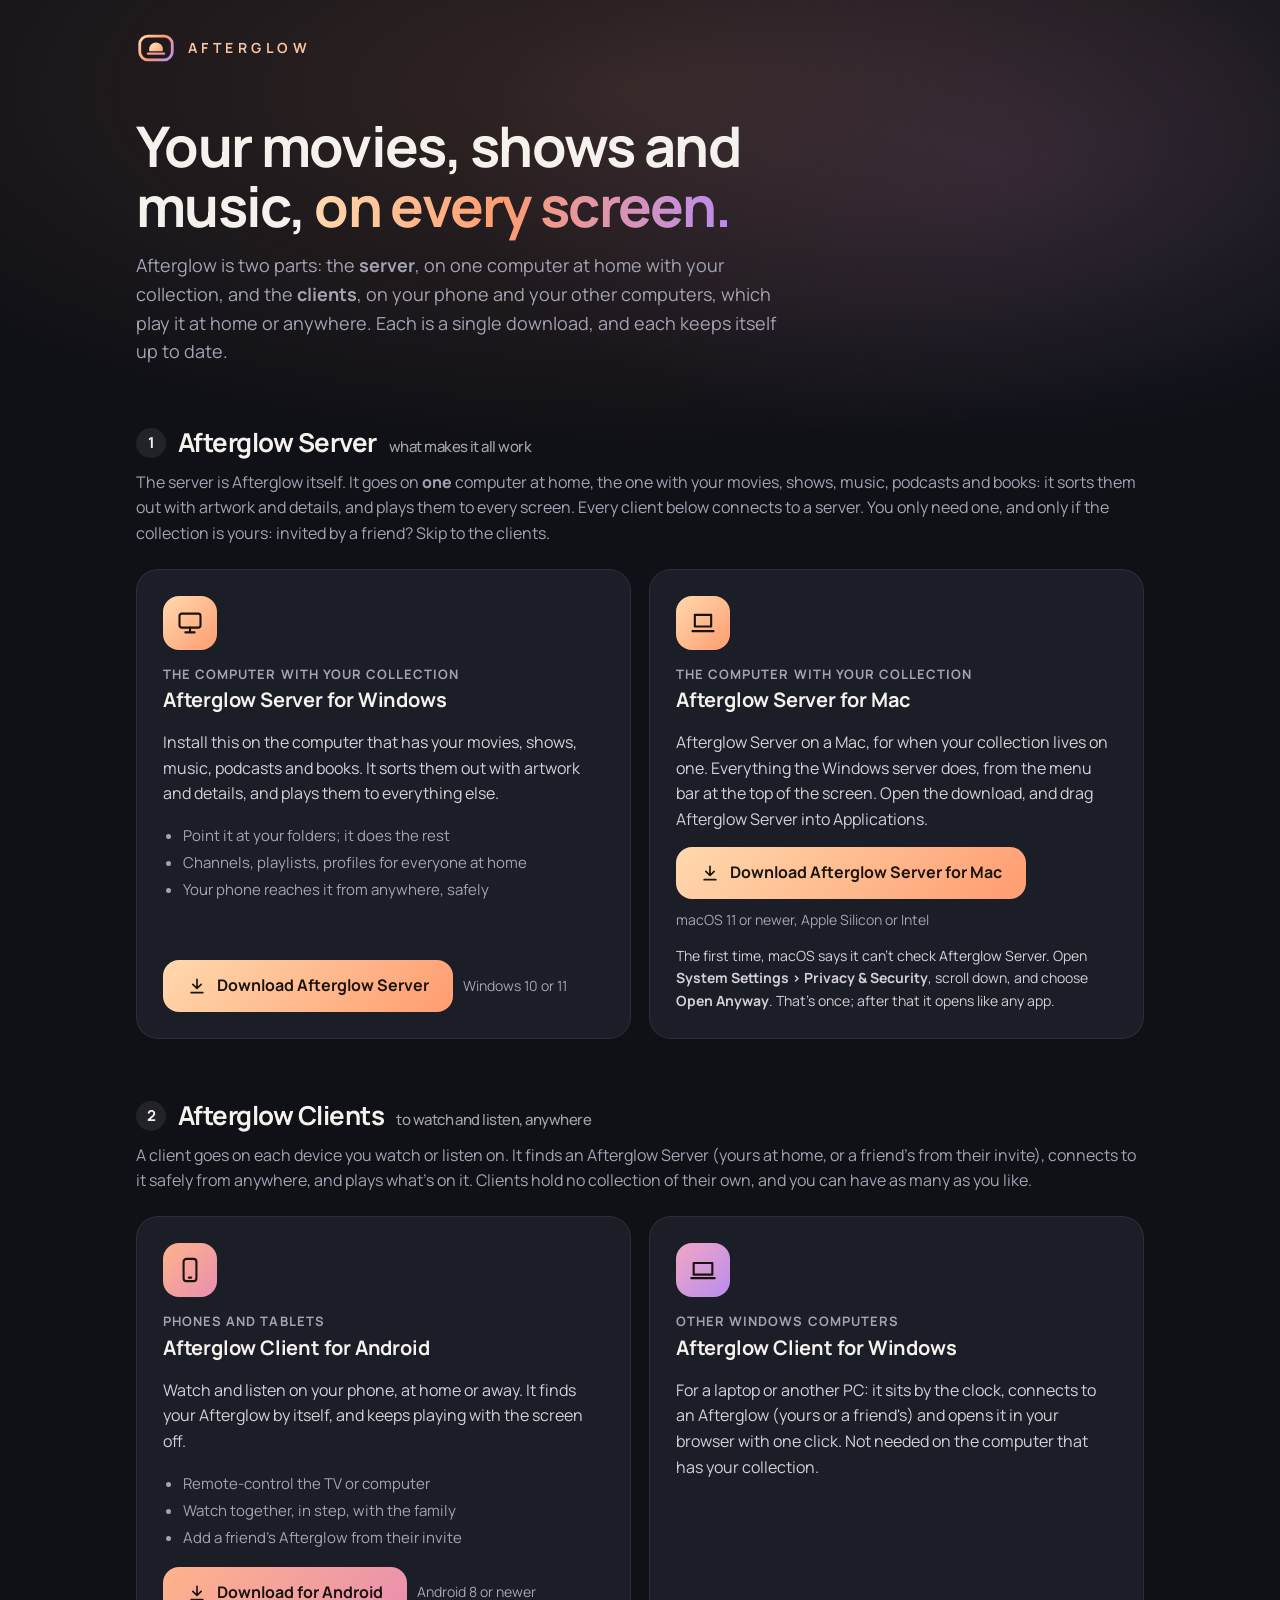
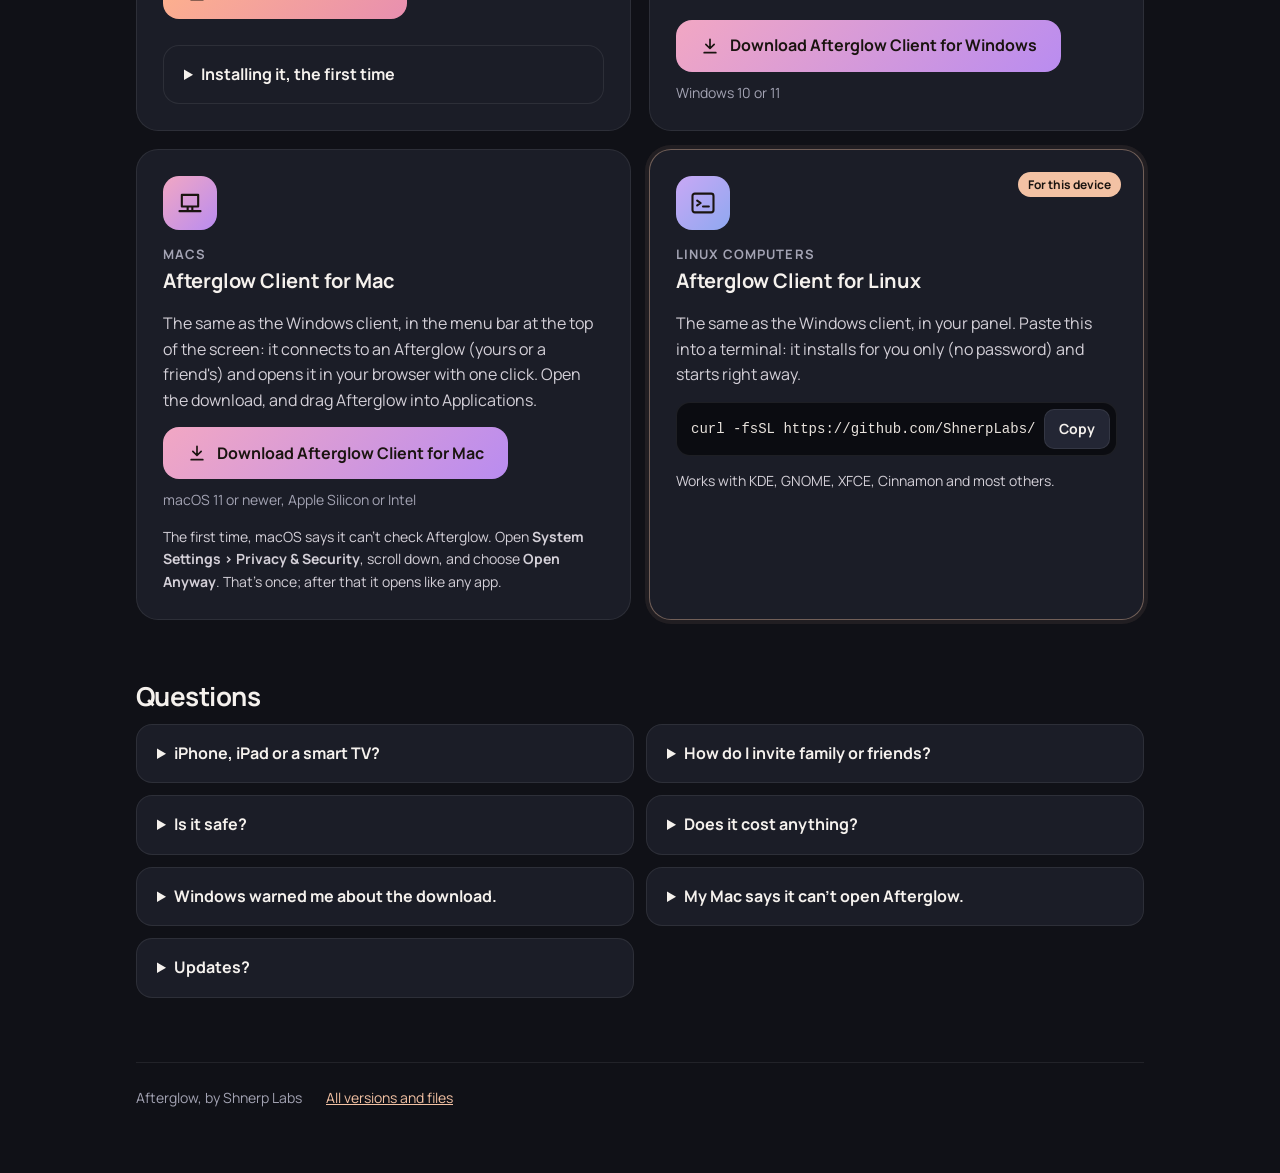
==== index.html @ 4aec3358 "Download page (85a4c53)" ====
<!doctype html>
<html lang="en">
<head>
<meta charset="utf-8">
<meta name="viewport" content="width=device-width, initial-scale=1">
<title>Get Afterglow</title>
<meta name="description" content="Afterglow plays your own movies, shows, music, podcasts and books on every screen. Download the server and the clients here.">
<link rel="icon" href="afterglow-64.png">
<link rel="stylesheet" href="site.css">
</head>
<body>
<main>
 <header><img src="afterglow-mark.svg" alt=""><b>AFTERGLOW</b></header>

 <h1>Your movies, shows and music, <em>on every screen.</em></h1>
 <p class="lead">Afterglow is two parts: the <b>server</b>, on one computer at home with your collection, and
  the <b>clients</b>, on your phone and your other computers, which play it at home or anywhere. Each is a single download,
  and each keeps itself up to date.</p>
 <p class="version" id="version" hidden></p>

 <div class="part" id="part-server">
 <h2 class="step"><span class="step-n">1</span>Afterglow Server <small>what makes it all work</small></h2>
 <p class="section-note">The server is Afterglow itself. It goes on <b>one</b> computer at home, the one with your movies,
  shows, music, podcasts and books: it sorts them out with artwork and details, and plays them to every screen. Every
  client below connects to a server. You only need one, and only if the collection is yours: invited by a friend? Skip
  to the clients.</p>
 <div class="apps">
  <section class="app" data-for="windows" aria-labelledby="t-server">
   <div class="icon dawn"><svg viewBox="0 0 24 24" fill="none" stroke="currentColor" stroke-width="1.8" stroke-linecap="round" stroke-linejoin="round"><rect x="3" y="4" width="18" height="12" rx="2"/><path d="M8 20h8M12 16v4"/></svg></div>
   <div><p class="who">The computer with your collection</p><h3 id="t-server">Afterglow Server for Windows</h3></div>
   <p>Install this on the computer that has your movies, shows, music, podcasts and books. It sorts them out with artwork
    and details, and plays them to everything else.</p>
   <ul><li>Point it at your folders; it does the rest</li><li>Channels, playlists, profiles for everyone at home</li>
    <li>Your phone reaches it from anywhere, safely</li></ul>
   <div class="go"><a class="btn dawn" data-download="server" href="#">
    <svg viewBox="0 0 24 24" fill="none" stroke="currentColor" stroke-width="2" stroke-linecap="round" stroke-linejoin="round"><path d="M12 4v11M7 10l5 5 5-5M5 20h14"/></svg>Download Afterglow Server</a>
    <span class="small">Windows 10 or 11</span></div>
  </section>
  <section class="app" data-for="mac-server" aria-labelledby="t-mac-server">
   <div class="icon dawn"><svg viewBox="0 0 24 24" fill="none" stroke="currentColor" stroke-width="1.8" stroke-linecap="round" stroke-linejoin="round"><path d="M5 5h14v10H5zM3 19h18"/></svg></div>
   <div><p class="who">The computer with your collection</p><h3 id="t-mac-server">Afterglow Server for Mac</h3></div>
   <p>Afterglow Server on a Mac, for when your collection lives on one. Everything the Windows server does, from the
    menu bar at the top of the screen. Open the download, and drag Afterglow Server into Applications.</p>
   <div class="go"><a class="btn dawn" data-download="mac-server" href="#">
    <svg viewBox="0 0 24 24" fill="none" stroke="currentColor" stroke-width="2" stroke-linecap="round" stroke-linejoin="round"><path d="M12 4v11M7 10l5 5 5-5M5 20h14"/></svg>Download Afterglow Server for Mac</a>
    <span class="small">macOS 11 or newer, Apple Silicon or Intel</span></div>
   <p class="small">The first time, macOS says it can't check Afterglow Server. Open <b>System Settings › Privacy &amp; Security</b>,
    scroll down, and choose <b>Open Anyway</b>. That's once; after that it opens like any app.</p>
  </section>
 </div>

 </div>
 <div class="part" id="part-apps">
 <h2 class="step"><span class="step-n">2</span>Afterglow Clients <small>to watch and listen, anywhere</small></h2>
 <p class="section-note">A client goes on each device you watch or listen on. It finds an Afterglow Server (yours at home,
  or a friend's from their invite), connects to it safely from anywhere, and plays what's on it. Clients hold no
  collection of their own, and you can have as many as you like.</p>
 <div class="apps">
  <section class="app" data-for="android" aria-labelledby="t-android">
   <div class="icon rose"><svg viewBox="0 0 24 24" fill="none" stroke="currentColor" stroke-width="1.8" stroke-linecap="round" stroke-linejoin="round"><rect x="6.5" y="2.5" width="11" height="19" rx="2.5"/><path d="M11 18.5h2"/></svg></div>
   <div><p class="who">Phones and tablets</p><h3 id="t-android">Afterglow Client for Android</h3></div>
   <p>Watch and listen on your phone, at home or away. It finds your Afterglow by itself, and keeps playing with the
    screen off.</p>
   <ul><li>Remote-control the TV or computer</li><li>Watch together, in step, with the family</li>
    <li>Add a friend's Afterglow from their invite</li></ul>
   <div class="go"><a class="btn rose" data-download="android" href="#">
    <svg viewBox="0 0 24 24" fill="none" stroke="currentColor" stroke-width="2" stroke-linecap="round" stroke-linejoin="round"><path d="M12 4v11M7 10l5 5 5-5M5 20h14"/></svg>Download for Android</a>
    <span class="small">Android 8 or newer</span></div>
   <details><summary>Installing it, the first time</summary><ol>
    <li>Tap <b>Download for Android</b>, then open the file when it's done.</li>
    <li>If your phone asks, allow your browser to install apps (it's a one-time switch), then go back.</li>
    <li>Tap <b>Install</b>. If Google Play Protect asks about it, choose <b>Install anyway</b>: Afterglow isn't in the
     Play Store, so Google doesn't know it yet.</li>
    <li>Open Afterglow. At home, it finds your Afterglow computer and asks you to check a code there.</li>
   </ol></details>
  </section>
  <section class="app" data-for="windows-client" aria-labelledby="t-client">
   <div class="icon violet"><svg viewBox="0 0 24 24" fill="none" stroke="currentColor" stroke-width="1.8" stroke-linecap="round" stroke-linejoin="round"><path d="M4 6h16v10H4zM2 19h20"/></svg></div>
   <div><p class="who">Other Windows computers</p><h3 id="t-client">Afterglow Client for Windows</h3></div>
   <p>For a laptop or another PC: it sits by the clock, connects to an Afterglow (yours or a friend's) and opens it in
    your browser with one click. Not needed on the computer that has your collection.</p>
   <div class="go"><a class="btn violet" data-download="client" href="#">
    <svg viewBox="0 0 24 24" fill="none" stroke="currentColor" stroke-width="2" stroke-linecap="round" stroke-linejoin="round"><path d="M12 4v11M7 10l5 5 5-5M5 20h14"/></svg>Download Afterglow Client for Windows</a>
    <span class="small">Windows 10 or 11</span></div>
  </section>
  <section class="app" data-for="mac" aria-labelledby="t-mac">
   <div class="icon violet"><svg viewBox="0 0 24 24" fill="none" stroke="currentColor" stroke-width="1.8" stroke-linecap="round" stroke-linejoin="round"><path d="M5 5h14v10H5zM3 19h18M10 15v4M14 15v4"/></svg></div>
   <div><p class="who">Macs</p><h3 id="t-mac">Afterglow Client for Mac</h3></div>
   <p>The same as the Windows client, in the menu bar at the top of the screen: it connects to an Afterglow (yours or
    a friend's) and opens it in your browser with one click. Open the download, and drag Afterglow into Applications.</p>
   <div class="go"><a class="btn violet" data-download="mac" href="#">
    <svg viewBox="0 0 24 24" fill="none" stroke="currentColor" stroke-width="2" stroke-linecap="round" stroke-linejoin="round"><path d="M12 4v11M7 10l5 5 5-5M5 20h14"/></svg>Download Afterglow Client for Mac</a>
    <span class="small">macOS 11 or newer, Apple Silicon or Intel</span></div>
   <p class="small">The first time, macOS says it can't check Afterglow. Open <b>System Settings › Privacy &amp; Security</b>,
    scroll down, and choose <b>Open Anyway</b>. That's once; after that it opens like any app.</p>
  </section>
  <section class="app" data-for="linux" aria-labelledby="t-linux">
   <div class="icon dusk"><svg viewBox="0 0 24 24" fill="none" stroke="currentColor" stroke-width="1.8" stroke-linecap="round" stroke-linejoin="round"><rect x="3" y="4" width="18" height="16" rx="2"/><path d="M7 10l3 2-3 2M12 15h5"/></svg></div>
   <div><p class="who">Linux computers</p><h3 id="t-linux">Afterglow Client for Linux</h3></div>
   <p>The same as the Windows client, in your panel. Paste this into a terminal: it installs for you only (no password)
    and starts right away.</p>
   <div class="command"><code id="linux-command"></code><button class="btn quiet" data-copy="linux" data-said="Copied. Paste it into a terminal.">Copy</button></div>
   <p class="small">Works with KDE, GNOME, XFCE, Cinnamon and most others.</p>
  </section>
 </div>
 </div>

 <h2>Questions</h2>
 <div class="faq">
  <details><summary>iPhone, iPad or a smart TV?</summary><p>There's no app for them yet. At home, open Afterglow in
   the web browser (on an iPhone or iPad, Safari's <b>Share › Add to Home Screen</b> puts it on your home screen like an app): on the Afterglow computer, <b>Settings › Server › Phones and other devices</b> shows the address to type in. Smart TVs can also
   be sent things from the Android app with <b>Cast</b>.</p></details>
  <details><summary>How do I invite family or friends?</summary><p>On the Afterglow computer, go to <b>Settings › Server</b>
   and, under <b>Friends</b>, choose <b>Invite a friend</b>. Send them the message it makes. Their link brings them here, gets them
   the right app, and connects it, all in a couple of taps.</p></details>
  <details><summary>Is it safe?</summary><p>Your collection stays on your computer; nothing is uploaded anywhere. Only
   devices you've approved (or invited) can get in, and the connection away from home is encrypted end to end.</p></details>
  <details><summary>Does it cost anything?</summary><p>No. Afterglow is free, with no accounts and no ads.</p></details>
  <details><summary>Windows warned me about the download.</summary><p>Windows SmartScreen warns about apps it hasn't seen
   much yet. Choose <b>More info</b>, then <b>Run anyway</b>.</p></details>
  <details><summary>My Mac says it can't open Afterglow.</summary><p>macOS asks about apps that aren't from the App
   Store or a paid Apple account. Open <b>System Settings › Privacy &amp; Security</b>, scroll to the message about Afterglow,
   and choose <b>Open Anyway</b>, then <b>Open</b>. If it says the app is damaged, drag it into <b>Applications</b> first and
   try again. You're only asked once.</p></details>
  <details><summary>Updates?</summary><p>Every Afterglow app checks for a new version every hour and updates itself
   quietly when nothing is playing. There's nothing to do.</p></details>
 </div>

 <footer><span>Afterglow, by Shnerp Labs</span><a href="https://github.com/ShnerpLabs/afterglow-releases/releases">All versions and files</a></footer>
</main>
<script src="site.js"></script>
<script>
'use strict';
for (const a of document.querySelectorAll('[data-download]')) a.href = download(a.dataset.download);
document.getElementById('linux-command').textContent = LINUX;
// This device's app first, marked.
const mine = { android: 'android', windows: 'windows', linux: 'linux', chromeos: 'android', mac: 'mac' }[platform()];
const card = mine && document.querySelector(`.app[data-for="${mine}"]`);
if (card) {
  const tag = document.createElement('span'); tag.className = 'tag'; tag.textContent = 'For this device'; card.prepend(tag);
  card.classList.add('here');
  // On a phone the app comes first, the server (for a computer) after it.
  if (mine === 'android') { card.parentElement.prepend(card); document.getElementById('part-server').before(document.getElementById('part-apps')); }
}
showVersion(document.getElementById('version'));
</script>
</body>
</html>
---- site.css ----
/* Get Afterglow: the download page and the invite page (index.html, join.html). Afterglow's own look: dusk, and
   the sunset colours of its logo. */
@font-face{font-family:Manrope;src:url(manrope.ttf) format("truetype");font-weight:200 800;font-display:swap}
:root{color-scheme:dark;--bg:#101117;--panel:#1b1d27;--panel2:#232634;--line:#ffffff14;--text:#f5f1ed;--muted:#a3a3b3;
 --accent:#f3c2a4;--good:#b5d8a8;--radius:22px;
 --dawn:linear-gradient(135deg,#ffd9ae,#ff9c70);--rose:linear-gradient(135deg,#ffb38a,#e88fb0);
 --violet:linear-gradient(135deg,#f2a7c3,#b98cf0);--dusk:linear-gradient(135deg,#c9a8f5,#8fa8f0);--sea:linear-gradient(135deg,#b4e0c8,#8fb8f0)}
*{box-sizing:border-box}
html{-webkit-text-size-adjust:100%}
body{margin:0;background:var(--bg);color:var(--text);font:16px/1.6 Manrope,"Segoe UI",system-ui,sans-serif;overflow-x:hidden}
body:before{content:"";position:fixed;inset:-30vh -20vw auto;height:80vh;background:radial-gradient(closest-side,#ff9c7026,transparent),radial-gradient(closest-side at 70% 60%,#b98cf01f,transparent);pointer-events:none;z-index:-1}
a{color:var(--accent)}
main{max-width:1040px;margin:0 auto;padding:0 16px 64px}
header{display:flex;align-items:center;gap:12px;padding:28px 0 8px}
header img{width:40px;height:40px}
header b{letter-spacing:.32em;font-size:14px;font-weight:700;color:var(--accent)}
h1{font-size:clamp(34px,6vw,56px);line-height:1.08;letter-spacing:-.03em;margin:40px 0 14px;font-weight:700;max-width:760px}
h1 em{font-style:normal;background:linear-gradient(90deg,#ffd9ae,#ff9c70 45%,#b98cf0);-webkit-background-clip:text;background-clip:text;color:transparent}
h2{font-size:26px;letter-spacing:-.02em;margin:56px 0 6px}
h3{font-size:20px;margin:0;letter-spacing:-.01em}
p{margin:0}
.lead{font-size:18px;color:var(--muted);max-width:640px}
.version{display:inline-flex;gap:8px;align-items:center;margin-top:22px;font-size:14px;color:var(--muted);background:var(--panel);border:1px solid var(--line);border-radius:999px;padding:6px 14px}
.version:before{content:"";width:8px;height:8px;border-radius:50%;background:var(--good)}
.section-note{color:var(--muted);margin-bottom:22px}
.apps{display:grid;grid-template-columns:repeat(2,minmax(0,1fr));gap:18px}
.app{position:relative;background:var(--panel);border:1px solid var(--line);border-radius:var(--radius);padding:26px;display:flex;flex-direction:column;gap:14px;min-width:0}
.app.here{border-color:#f3c2a466;box-shadow:0 0 0 4px #f3c2a414}
.app .tag{position:absolute;top:22px;right:22px;font-size:12px;font-weight:700;color:#1a1410;background:var(--accent);padding:3px 10px;border-radius:999px}
.app .icon{width:54px;height:54px;border-radius:16px;display:grid;place-items:center;color:#1a1410}
.app .icon svg{width:28px;height:28px}
.app .who{font-size:13px;font-weight:700;letter-spacing:.08em;text-transform:uppercase;color:var(--muted)}
.app p{color:#d4d0d8}
.app ul{margin:0;padding-left:20px;color:var(--muted);font-size:15px}
.app li{margin:3px 0}
.app .go{margin-top:auto;display:flex;flex-wrap:wrap;gap:10px;align-items:center}
.btn{display:inline-flex;align-items:center;justify-content:center;gap:10px;min-height:52px;padding:0 24px;border-radius:16px;border:0;font:inherit;font-weight:700;font-size:16px;text-decoration:none;cursor:pointer;color:#1a1410;transition:transform .15s,filter .15s}
.btn:hover{filter:brightness(1.06);transform:translateY(-1px)}
.btn:active{transform:none}
.btn svg{width:20px;height:20px}
.btn.quiet{background:var(--panel2);color:var(--text);border:1px solid var(--line)}
.btn:focus-visible,a:focus-visible{outline:3px solid var(--accent);outline-offset:3px}
.small{font-size:14px;color:var(--muted)}
.dawn{background:var(--dawn)}.rose{background:var(--rose)}.violet{background:var(--violet)}.dusk{background:var(--dusk)}.sea{background:var(--sea)}
.command{display:flex;gap:8px;align-items:stretch;background:#0b0c11;border:1px solid var(--line);border-radius:14px;padding:6px 6px 6px 14px;min-width:0}
.command code{flex:1;min-width:0;overflow-x:auto;white-space:nowrap;font:14px/40px ui-monospace,Consolas,monospace;color:#e8e2dc;scrollbar-width:thin}
.command button{flex-shrink:0;min-height:40px;padding:0 14px;border-radius:10px;font-size:14px}
.steps{counter-reset:step;list-style:none;margin:0;padding:0;display:grid;gap:14px}
.steps>li{counter-increment:step;position:relative;background:var(--panel);border:1px solid var(--line);border-radius:var(--radius);padding:22px 22px 22px 76px}
.steps>li:before{content:counter(step);position:absolute;left:22px;top:20px;width:38px;height:38px;border-radius:50%;display:grid;place-items:center;font-weight:800;color:#1a1410;background:var(--dawn)}
.steps>li:nth-child(2):before{background:var(--violet)}.steps>li:nth-child(3):before{background:var(--dusk)}
.steps h3{margin-bottom:6px}
.steps p{color:#d4d0d8;margin-bottom:14px}
.steps p:last-child{margin-bottom:0}
details{background:var(--panel);border:1px solid var(--line);border-radius:16px;padding:16px 20px;margin-top:12px}
details summary{cursor:pointer;font-weight:700}
details ol,details ul{color:#d4d0d8;margin:12px 0 0;padding-left:22px}
details li{margin:6px 0}
.faq{display:grid;grid-template-columns:repeat(2,minmax(0,1fr));gap:12px}
.faq details{margin:0}
.faq p{color:#d4d0d8;margin-top:10px}
.invited{background:linear-gradient(135deg,#2a1f22,#1f1d2c);border:1px solid #f3c2a433;border-radius:var(--radius);padding:24px;margin:28px 0;display:flex;gap:18px;align-items:center}
.invited .mark{width:64px;height:64px;flex-shrink:0;border-radius:18px;background:var(--dawn);display:grid;place-items:center;font-weight:800;font-size:28px;color:#1a1410}
.invited h2{margin:0 0 4px;font-size:24px}
.invited p{color:var(--muted)}
.problem{background:#3a1f24;border:1px solid #ff8f8f44;border-radius:16px;padding:18px 20px;margin:24px 0}
.toast{position:fixed;left:50%;bottom:24px;transform:translateX(-50%) translateY(20px);opacity:0;background:#2d3a2c;color:#e3f2da;border:1px solid #b5d8a855;border-radius:12px;padding:12px 18px;transition:.2s;pointer-events:none;max-width:calc(100% - 32px)}
.toast.on{opacity:1;transform:translateX(-50%)}
footer{margin-top:64px;padding-top:24px;border-top:1px solid var(--line);color:var(--muted);font-size:14px;display:flex;flex-wrap:wrap;gap:8px 24px}
[hidden]{display:none!important}
@media(max-width:760px){.apps,.faq{grid-template-columns:minmax(0,1fr)}.app{padding:22px}.app .tag{top:18px;right:18px}
 h1{margin-top:28px}.steps>li{padding:20px 18px 20px 66px}.steps>li:before{left:16px;width:34px;height:34px}.invited{flex-direction:column;align-items:flex-start}
 .btn{width:100%}.app .go .btn{width:100%}.btn[data-show]{width:auto}}
@media(prefers-reduced-motion:reduce){*{transition:none!important}}

/* The two parts: the server, then the apps */
h2.step{display:flex;align-items:baseline;gap:12px;flex-wrap:wrap}
h2.step small{font-size:15px;font-weight:500;opacity:.65}
.step-n{display:inline-grid;place-items:center;width:30px;height:30px;border-radius:50%;background:rgba(255,255,255,.08);font-size:15px;flex:none;align-self:center}
.app.soon{opacity:.75}.btn.disabled{opacity:.55;cursor:default;pointer-events:none}
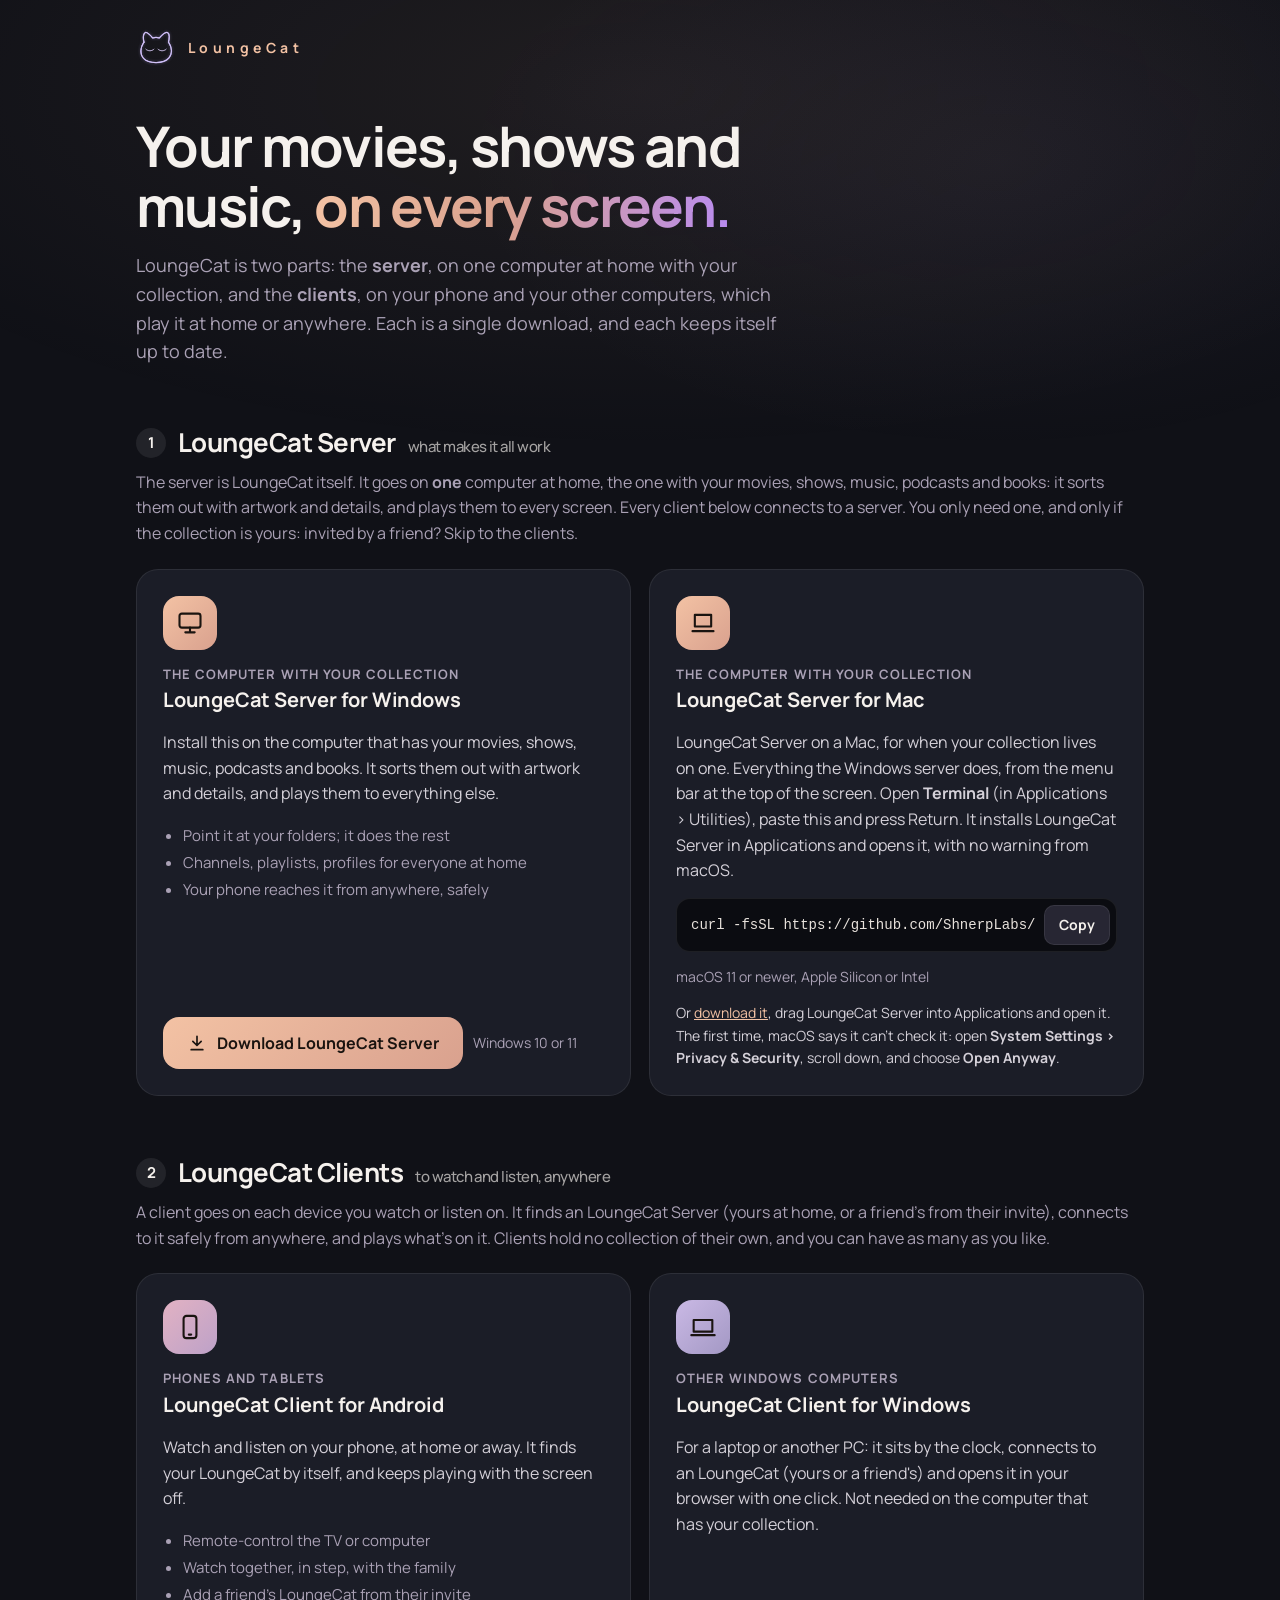
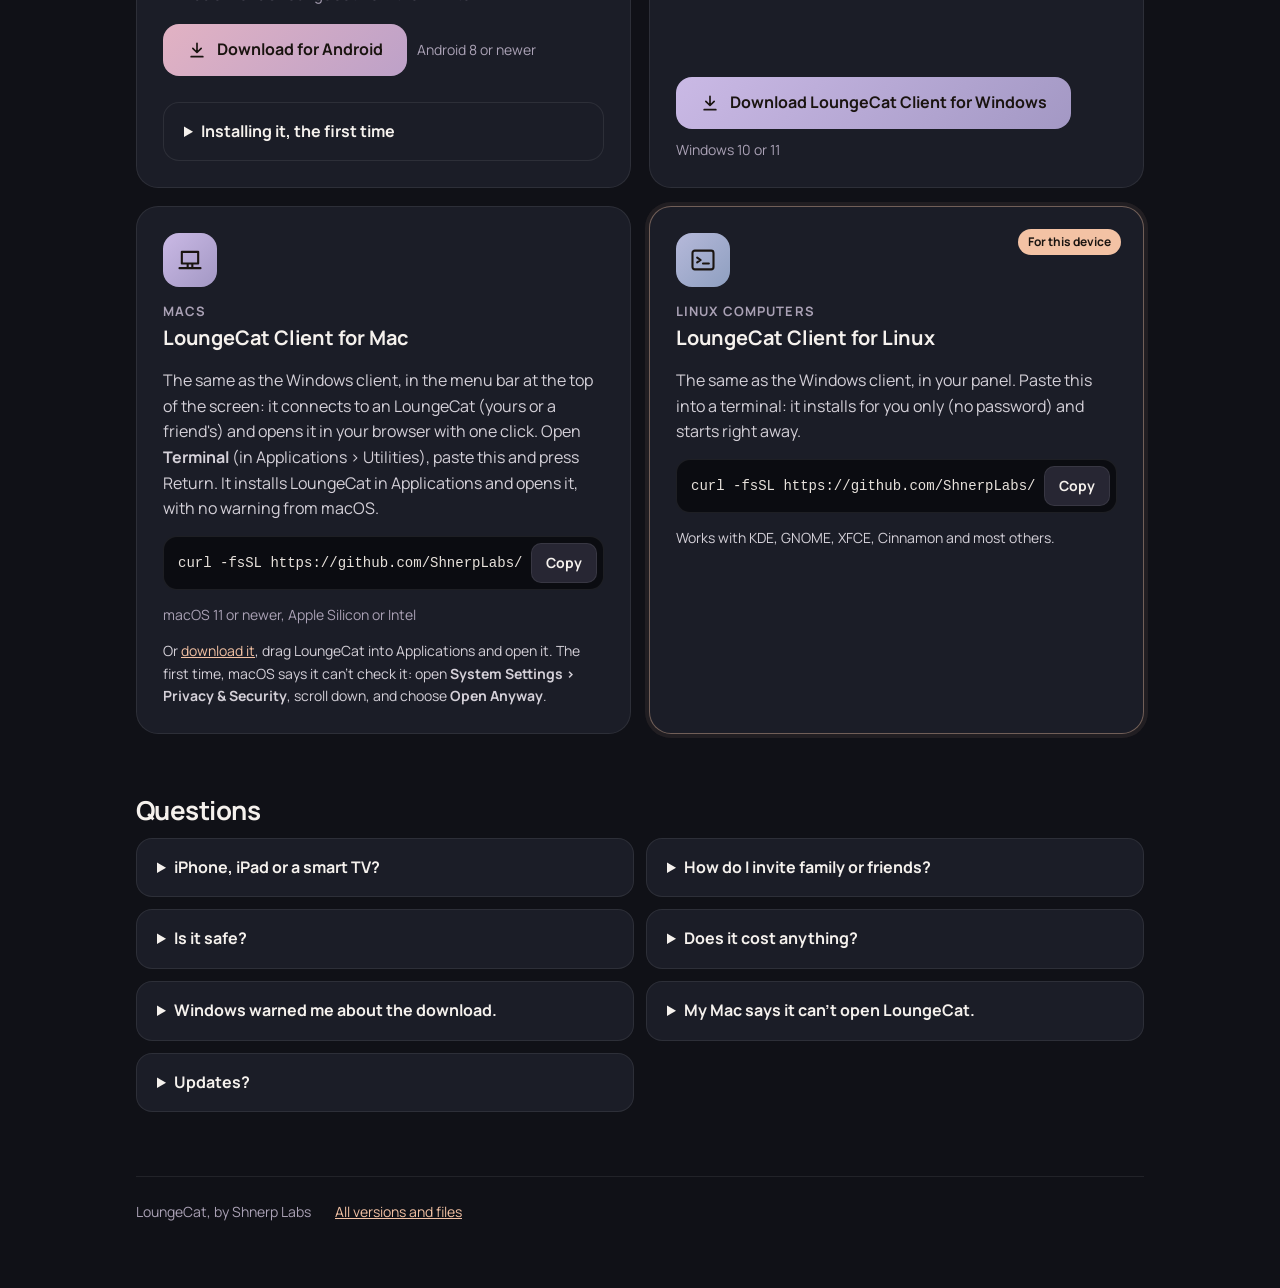
==== commit c5466bef: "Download page (c0c3438)" ====
--- a/index.html
+++ b/index.html
@@ -3,100 +3,98 @@
 <head>
 <meta charset="utf-8">
 <meta name="viewport" content="width=device-width, initial-scale=1">
-<title>Get Afterglow</title>
-<meta name="description" content="Afterglow plays your own movies, shows, music, podcasts and books on every screen. Download the server and the clients here.">
-<link rel="icon" href="afterglow-64.png">
+<title>Get LoungeCat</title>
+<meta name="description" content="LoungeCat plays your own movies, shows, music, podcasts and books on every screen. Download the server and the clients here.">
+<link rel="icon" href="loungecat-64.png">
 <link rel="stylesheet" href="site.css">
 </head>
 <body>
 <main>
- <header><img src="afterglow-mark.svg" alt=""><b>AFTERGLOW</b></header>
+ <header><img src="loungecat-mark.svg" alt=""><b>LoungeCat</b></header>
 
  <h1>Your movies, shows and music, <em>on every screen.</em></h1>
- <p class="lead">Afterglow is two parts: the <b>server</b>, on one computer at home with your collection, and
+ <p class="lead">LoungeCat is two parts: the <b>server</b>, on one computer at home with your collection, and
   the <b>clients</b>, on your phone and your other computers, which play it at home or anywhere. Each is a single download,
   and each keeps itself up to date.</p>
  <p class="version" id="version" hidden></p>
 
  <div class="part" id="part-server">
- <h2 class="step"><span class="step-n">1</span>Afterglow Server <small>what makes it all work</small></h2>
- <p class="section-note">The server is Afterglow itself. It goes on <b>one</b> computer at home, the one with your movies,
+ <h2 class="step"><span class="step-n">1</span>LoungeCat Server <small>what makes it all work</small></h2>
+ <p class="section-note">The server is LoungeCat itself. It goes on <b>one</b> computer at home, the one with your movies,
   shows, music, podcasts and books: it sorts them out with artwork and details, and plays them to every screen. Every
   client below connects to a server. You only need one, and only if the collection is yours: invited by a friend? Skip
   to the clients.</p>
  <div class="apps">
   <section class="app" data-for="windows" aria-labelledby="t-server">
    <div class="icon dawn"><svg viewBox="0 0 24 24" fill="none" stroke="currentColor" stroke-width="1.8" stroke-linecap="round" stroke-linejoin="round"><rect x="3" y="4" width="18" height="12" rx="2"/><path d="M8 20h8M12 16v4"/></svg></div>
-   <div><p class="who">The computer with your collection</p><h3 id="t-server">Afterglow Server for Windows</h3></div>
+   <div><p class="who">The computer with your collection</p><h3 id="t-server">LoungeCat Server for Windows</h3></div>
    <p>Install this on the computer that has your movies, shows, music, podcasts and books. It sorts them out with artwork
     and details, and plays them to everything else.</p>
    <ul><li>Point it at your folders; it does the rest</li><li>Channels, playlists, profiles for everyone at home</li>
     <li>Your phone reaches it from anywhere, safely</li></ul>
    <div class="go"><a class="btn dawn" data-download="server" href="#">
-    <svg viewBox="0 0 24 24" fill="none" stroke="currentColor" stroke-width="2" stroke-linecap="round" stroke-linejoin="round"><path d="M12 4v11M7 10l5 5 5-5M5 20h14"/></svg>Download Afterglow Server</a>
+    <svg viewBox="0 0 24 24" fill="none" stroke="currentColor" stroke-width="2" stroke-linecap="round" stroke-linejoin="round"><path d="M12 4v11M7 10l5 5 5-5M5 20h14"/></svg>Download LoungeCat Server</a>
     <span class="small">Windows 10 or 11</span></div>
   </section>
   <section class="app" data-for="mac-server" aria-labelledby="t-mac-server">
    <div class="icon dawn"><svg viewBox="0 0 24 24" fill="none" stroke="currentColor" stroke-width="1.8" stroke-linecap="round" stroke-linejoin="round"><path d="M5 5h14v10H5zM3 19h18"/></svg></div>
-   <div><p class="who">The computer with your collection</p><h3 id="t-mac-server">Afterglow Server for Mac</h3></div>
-   <p>Afterglow Server on a Mac, for when your collection lives on one. Everything the Windows server does, from the
-    menu bar at the top of the screen. Open the download, and drag Afterglow Server into Applications.</p>
-   <div class="go"><a class="btn dawn" data-download="mac-server" href="#">
-    <svg viewBox="0 0 24 24" fill="none" stroke="currentColor" stroke-width="2" stroke-linecap="round" stroke-linejoin="round"><path d="M12 4v11M7 10l5 5 5-5M5 20h14"/></svg>Download Afterglow Server for Mac</a>
-    <span class="small">macOS 11 or newer, Apple Silicon or Intel</span></div>
-   <p class="small">The first time, macOS says it can't check Afterglow Server. Open <b>System Settings › Privacy &amp; Security</b>,
-    scroll down, and choose <b>Open Anyway</b>. That's once; after that it opens like any app.</p>
+   <div><p class="who">The computer with your collection</p><h3 id="t-mac-server">LoungeCat Server for Mac</h3></div>
+   <p>LoungeCat Server on a Mac, for when your collection lives on one. Everything the Windows server does, from the
+    menu bar at the top of the screen. Open <b>Terminal</b> (in Applications › Utilities), paste this and press Return. It installs LoungeCat Server in Applications and opens it, with no warning from macOS.</p>
+   <div class="command"><code id="mac-server-command"></code><button class="btn quiet" data-copy="mac-server" data-said="Copied. Paste it into Terminal.">Copy</button></div>
+   <span class="small">macOS 11 or newer, Apple Silicon or Intel</span>
+   <p class="small">Or <a data-download="mac-server" href="#">download it</a>, drag LoungeCat Server into Applications and open it. The first time,
+    macOS says it can't check it: open <b>System Settings › Privacy &amp; Security</b>, scroll down, and choose <b>Open Anyway</b>.</p>
   </section>
  </div>
 
  </div>
  <div class="part" id="part-apps">
- <h2 class="step"><span class="step-n">2</span>Afterglow Clients <small>to watch and listen, anywhere</small></h2>
- <p class="section-note">A client goes on each device you watch or listen on. It finds an Afterglow Server (yours at home,
+ <h2 class="step"><span class="step-n">2</span>LoungeCat Clients <small>to watch and listen, anywhere</small></h2>
+ <p class="section-note">A client goes on each device you watch or listen on. It finds an LoungeCat Server (yours at home,
   or a friend's from their invite), connects to it safely from anywhere, and plays what's on it. Clients hold no
   collection of their own, and you can have as many as you like.</p>
  <div class="apps">
   <section class="app" data-for="android" aria-labelledby="t-android">
    <div class="icon rose"><svg viewBox="0 0 24 24" fill="none" stroke="currentColor" stroke-width="1.8" stroke-linecap="round" stroke-linejoin="round"><rect x="6.5" y="2.5" width="11" height="19" rx="2.5"/><path d="M11 18.5h2"/></svg></div>
-   <div><p class="who">Phones and tablets</p><h3 id="t-android">Afterglow Client for Android</h3></div>
-   <p>Watch and listen on your phone, at home or away. It finds your Afterglow by itself, and keeps playing with the
+   <div><p class="who">Phones and tablets</p><h3 id="t-android">LoungeCat Client for Android</h3></div>
+   <p>Watch and listen on your phone, at home or away. It finds your LoungeCat by itself, and keeps playing with the
     screen off.</p>
    <ul><li>Remote-control the TV or computer</li><li>Watch together, in step, with the family</li>
-    <li>Add a friend's Afterglow from their invite</li></ul>
+    <li>Add a friend's LoungeCat from their invite</li></ul>
    <div class="go"><a class="btn rose" data-download="android" href="#">
     <svg viewBox="0 0 24 24" fill="none" stroke="currentColor" stroke-width="2" stroke-linecap="round" stroke-linejoin="round"><path d="M12 4v11M7 10l5 5 5-5M5 20h14"/></svg>Download for Android</a>
     <span class="small">Android 8 or newer</span></div>
    <details><summary>Installing it, the first time</summary><ol>
     <li>Tap <b>Download for Android</b>, then open the file when it's done.</li>
     <li>If your phone asks, allow your browser to install apps (it's a one-time switch), then go back.</li>
-    <li>Tap <b>Install</b>. If Google Play Protect asks about it, choose <b>Install anyway</b>: Afterglow isn't in the
+    <li>Tap <b>Install</b>. If Google Play Protect asks about it, choose <b>Install anyway</b>: LoungeCat isn't in the
      Play Store, so Google doesn't know it yet.</li>
-    <li>Open Afterglow. At home, it finds your Afterglow computer and asks you to check a code there.</li>
+    <li>Open LoungeCat. At home, it finds your LoungeCat computer and asks you to check a code there.</li>
    </ol></details>
   </section>
   <section class="app" data-for="windows-client" aria-labelledby="t-client">
    <div class="icon violet"><svg viewBox="0 0 24 24" fill="none" stroke="currentColor" stroke-width="1.8" stroke-linecap="round" stroke-linejoin="round"><path d="M4 6h16v10H4zM2 19h20"/></svg></div>
-   <div><p class="who">Other Windows computers</p><h3 id="t-client">Afterglow Client for Windows</h3></div>
-   <p>For a laptop or another PC: it sits by the clock, connects to an Afterglow (yours or a friend's) and opens it in
+   <div><p class="who">Other Windows computers</p><h3 id="t-client">LoungeCat Client for Windows</h3></div>
+   <p>For a laptop or another PC: it sits by the clock, connects to an LoungeCat (yours or a friend's) and opens it in
     your browser with one click. Not needed on the computer that has your collection.</p>
    <div class="go"><a class="btn violet" data-download="client" href="#">
-    <svg viewBox="0 0 24 24" fill="none" stroke="currentColor" stroke-width="2" stroke-linecap="round" stroke-linejoin="round"><path d="M12 4v11M7 10l5 5 5-5M5 20h14"/></svg>Download Afterglow Client for Windows</a>
+    <svg viewBox="0 0 24 24" fill="none" stroke="currentColor" stroke-width="2" stroke-linecap="round" stroke-linejoin="round"><path d="M12 4v11M7 10l5 5 5-5M5 20h14"/></svg>Download LoungeCat Client for Windows</a>
     <span class="small">Windows 10 or 11</span></div>
   </section>
   <section class="app" data-for="mac" aria-labelledby="t-mac">
    <div class="icon violet"><svg viewBox="0 0 24 24" fill="none" stroke="currentColor" stroke-width="1.8" stroke-linecap="round" stroke-linejoin="round"><path d="M5 5h14v10H5zM3 19h18M10 15v4M14 15v4"/></svg></div>
-   <div><p class="who">Macs</p><h3 id="t-mac">Afterglow Client for Mac</h3></div>
-   <p>The same as the Windows client, in the menu bar at the top of the screen: it connects to an Afterglow (yours or
-    a friend's) and opens it in your browser with one click. Open the download, and drag Afterglow into Applications.</p>
-   <div class="go"><a class="btn violet" data-download="mac" href="#">
-    <svg viewBox="0 0 24 24" fill="none" stroke="currentColor" stroke-width="2" stroke-linecap="round" stroke-linejoin="round"><path d="M12 4v11M7 10l5 5 5-5M5 20h14"/></svg>Download Afterglow Client for Mac</a>
-    <span class="small">macOS 11 or newer, Apple Silicon or Intel</span></div>
-   <p class="small">The first time, macOS says it can't check Afterglow. Open <b>System Settings › Privacy &amp; Security</b>,
-    scroll down, and choose <b>Open Anyway</b>. That's once; after that it opens like any app.</p>
+   <div><p class="who">Macs</p><h3 id="t-mac">LoungeCat Client for Mac</h3></div>
+   <p>The same as the Windows client, in the menu bar at the top of the screen: it connects to an LoungeCat (yours or
+    a friend's) and opens it in your browser with one click. Open <b>Terminal</b> (in Applications › Utilities), paste this and press Return. It installs LoungeCat in Applications and opens it, with no warning from macOS.</p>
+   <div class="command"><code id="mac-command"></code><button class="btn quiet" data-copy="mac" data-said="Copied. Paste it into Terminal.">Copy</button></div>
+   <span class="small">macOS 11 or newer, Apple Silicon or Intel</span>
+   <p class="small">Or <a data-download="mac" href="#">download it</a>, drag LoungeCat into Applications and open it. The first time,
+    macOS says it can't check it: open <b>System Settings › Privacy &amp; Security</b>, scroll down, and choose <b>Open Anyway</b>.</p>
   </section>
   <section class="app" data-for="linux" aria-labelledby="t-linux">
    <div class="icon dusk"><svg viewBox="0 0 24 24" fill="none" stroke="currentColor" stroke-width="1.8" stroke-linecap="round" stroke-linejoin="round"><rect x="3" y="4" width="18" height="16" rx="2"/><path d="M7 10l3 2-3 2M12 15h5"/></svg></div>
-   <div><p class="who">Linux computers</p><h3 id="t-linux">Afterglow Client for Linux</h3></div>
+   <div><p class="who">Linux computers</p><h3 id="t-linux">LoungeCat Client for Linux</h3></div>
    <p>The same as the Windows client, in your panel. Paste this into a terminal: it installs for you only (no password)
     and starts right away.</p>
    <div class="command"><code id="linux-command"></code><button class="btn quiet" data-copy="linux" data-said="Copied. Paste it into a terminal.">Copy</button></div>
@@ -107,32 +105,35 @@
 
  <h2>Questions</h2>
  <div class="faq">
-  <details><summary>iPhone, iPad or a smart TV?</summary><p>There's no app for them yet. At home, open Afterglow in
-   the web browser (on an iPhone or iPad, Safari's <b>Share › Add to Home Screen</b> puts it on your home screen like an app): on the Afterglow computer, <b>Settings › Server › Phones and other devices</b> shows the address to type in. Smart TVs can also
+  <details><summary>iPhone, iPad or a smart TV?</summary><p>There's no app for them yet. At home, open LoungeCat in
+   the web browser (on an iPhone or iPad, Safari's <b>Share › Add to Home Screen</b> puts it on your home screen like an app): on the LoungeCat computer, <b>Settings › Server › Phones and other devices</b> shows the address to type in. Smart TVs can also
    be sent things from the Android app with <b>Cast</b>.</p></details>
-  <details><summary>How do I invite family or friends?</summary><p>On the Afterglow computer, go to <b>Settings › Server</b>
+  <details><summary>How do I invite family or friends?</summary><p>On the LoungeCat computer, go to <b>Settings › Server</b>
    and, under <b>Friends</b>, choose <b>Invite a friend</b>. Send them the message it makes. Their link brings them here, gets them
    the right app, and connects it, all in a couple of taps.</p></details>
   <details><summary>Is it safe?</summary><p>Your collection stays on your computer; nothing is uploaded anywhere. Only
    devices you've approved (or invited) can get in, and the connection away from home is encrypted end to end.</p></details>
-  <details><summary>Does it cost anything?</summary><p>No. Afterglow is free, with no accounts and no ads.</p></details>
+  <details><summary>Does it cost anything?</summary><p>No. LoungeCat is free, with no accounts and no ads.</p></details>
   <details><summary>Windows warned me about the download.</summary><p>Windows SmartScreen warns about apps it hasn't seen
    much yet. Choose <b>More info</b>, then <b>Run anyway</b>.</p></details>
-  <details><summary>My Mac says it can't open Afterglow.</summary><p>macOS asks about apps that aren't from the App
-   Store or a paid Apple account. Open <b>System Settings › Privacy &amp; Security</b>, scroll to the message about Afterglow,
-   and choose <b>Open Anyway</b>, then <b>Open</b>. If it says the app is damaged, drag it into <b>Applications</b> first and
-   try again. You're only asked once.</p></details>
-  <details><summary>Updates?</summary><p>Every Afterglow app checks for a new version every hour and updates itself
+  <details><summary>My Mac says it can't open LoungeCat.</summary><p>macOS stops apps that aren't from the App Store or a
+   paid Apple account when they're downloaded in a browser. The easy way round it: install with the Terminal command above
+   (open <b>Terminal</b> from Applications › Utilities, paste, press Return). It puts LoungeCat in Applications and opens it,
+   and macOS doesn't ask. With the download instead: open <b>System Settings › Privacy &amp; Security</b>, scroll to the
+   message about LoungeCat, and choose <b>Open Anyway</b>, then <b>Open</b>.</p></details>
+  <details><summary>Updates?</summary><p>Every LoungeCat app checks for a new version every hour and updates itself
    quietly when nothing is playing. There's nothing to do.</p></details>
  </div>
 
- <footer><span>Afterglow, by Shnerp Labs</span><a href="https://github.com/ShnerpLabs/afterglow-releases/releases">All versions and files</a></footer>
+ <footer><span>LoungeCat, by Shnerp Labs</span><a href="https://github.com/ShnerpLabs/loungecat-releases/releases">All versions and files</a></footer>
 </main>
 <script src="site.js"></script>
 <script>
 'use strict';
 for (const a of document.querySelectorAll('[data-download]')) a.href = download(a.dataset.download);
 document.getElementById('linux-command').textContent = LINUX;
+document.getElementById('mac-command').textContent = MAC;
+document.getElementById('mac-server-command').textContent = MAC + ' -s -- --server';
 // This device's app first, marked.
 const mine = { android: 'android', windows: 'windows', linux: 'linux', chromeos: 'android', mac: 'mac' }[platform()];
 const card = mine && document.querySelector(`.app[data-for="${mine}"]`);
--- a/site.css
+++ b/site.css
@@ -1,21 +1,20 @@
-/* Get Afterglow: the download page and the invite page (index.html, join.html). Afterglow's own look: dusk, and
-   the sunset colours of its logo. */
+/* Get LoungeCat: the download page and the invite page (index.html, join.html). a quiet charcoal and sage palette. */
 @font-face{font-family:Manrope;src:url(manrope.ttf) format("truetype");font-weight:200 800;font-display:swap}
-:root{color-scheme:dark;--bg:#101117;--panel:#1b1d27;--panel2:#232634;--line:#ffffff14;--text:#f5f1ed;--muted:#a3a3b3;
+:root{color-scheme:dark;--bg:#101117;--panel:#1b1d27;--panel2:#272633;--line:#ffffff14;--text:#f5f1ed;--muted:#aaa1b5;
  --accent:#f3c2a4;--good:#b5d8a8;--radius:22px;
- --dawn:linear-gradient(135deg,#ffd9ae,#ff9c70);--rose:linear-gradient(135deg,#ffb38a,#e88fb0);
- --violet:linear-gradient(135deg,#f2a7c3,#b98cf0);--dusk:linear-gradient(135deg,#c9a8f5,#8fa8f0);--sea:linear-gradient(135deg,#b4e0c8,#8fb8f0)}
+ --dawn:linear-gradient(135deg,#f3c2a4,#d9a18e);--rose:linear-gradient(135deg,#e2b2c3,#bda1c8);
+ --violet:linear-gradient(135deg,#cab9e5,#a398c4);--dusk:linear-gradient(135deg,#b6b9da,#8e9fc0);--sea:linear-gradient(135deg,#b0c6c1,#93afb2)}
 *{box-sizing:border-box}
 html{-webkit-text-size-adjust:100%}
 body{margin:0;background:var(--bg);color:var(--text);font:16px/1.6 Manrope,"Segoe UI",system-ui,sans-serif;overflow-x:hidden}
-body:before{content:"";position:fixed;inset:-30vh -20vw auto;height:80vh;background:radial-gradient(closest-side,#ff9c7026,transparent),radial-gradient(closest-side at 70% 60%,#b98cf01f,transparent);pointer-events:none;z-index:-1}
+body:before{content:"";position:fixed;inset:-30vh -20vw auto;height:80vh;background:radial-gradient(closest-side,#f3c2a412,transparent),radial-gradient(closest-side at 70% 60%,#b5a0dc0f,transparent);pointer-events:none;z-index:-1}
 a{color:var(--accent)}
 main{max-width:1040px;margin:0 auto;padding:0 16px 64px}
 header{display:flex;align-items:center;gap:12px;padding:28px 0 8px}
 header img{width:40px;height:40px}
 header b{letter-spacing:.32em;font-size:14px;font-weight:700;color:var(--accent)}
 h1{font-size:clamp(34px,6vw,56px);line-height:1.08;letter-spacing:-.03em;margin:40px 0 14px;font-weight:700;max-width:760px}
-h1 em{font-style:normal;background:linear-gradient(90deg,#ffd9ae,#ff9c70 45%,#b98cf0);-webkit-background-clip:text;background-clip:text;color:transparent}
+h1 em{font-style:normal;background:linear-gradient(90deg,#f3c2a4,#d9a18e 45%,#b98cf0);-webkit-background-clip:text;background-clip:text;color:transparent}
 h2{font-size:26px;letter-spacing:-.02em;margin:56px 0 6px}
 h3{font-size:20px;margin:0;letter-spacing:-.01em}
 p{margin:0}
